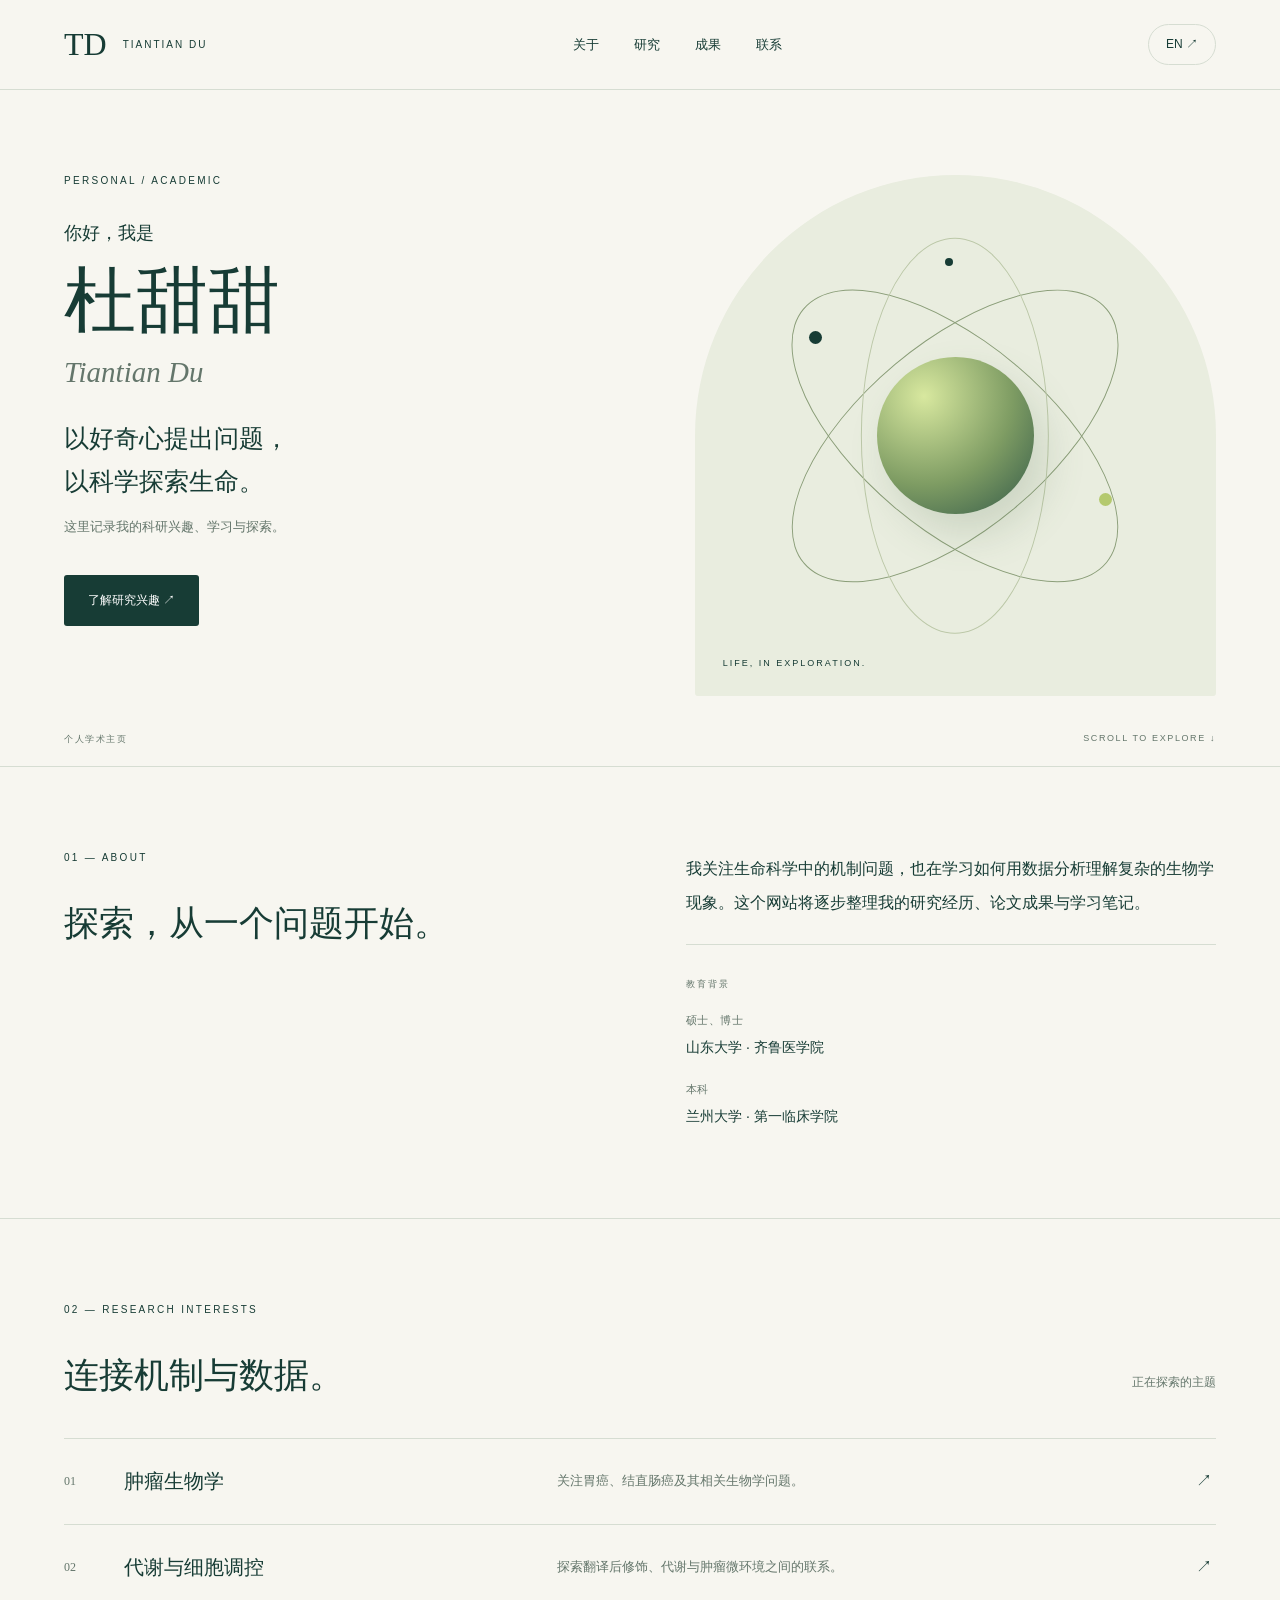
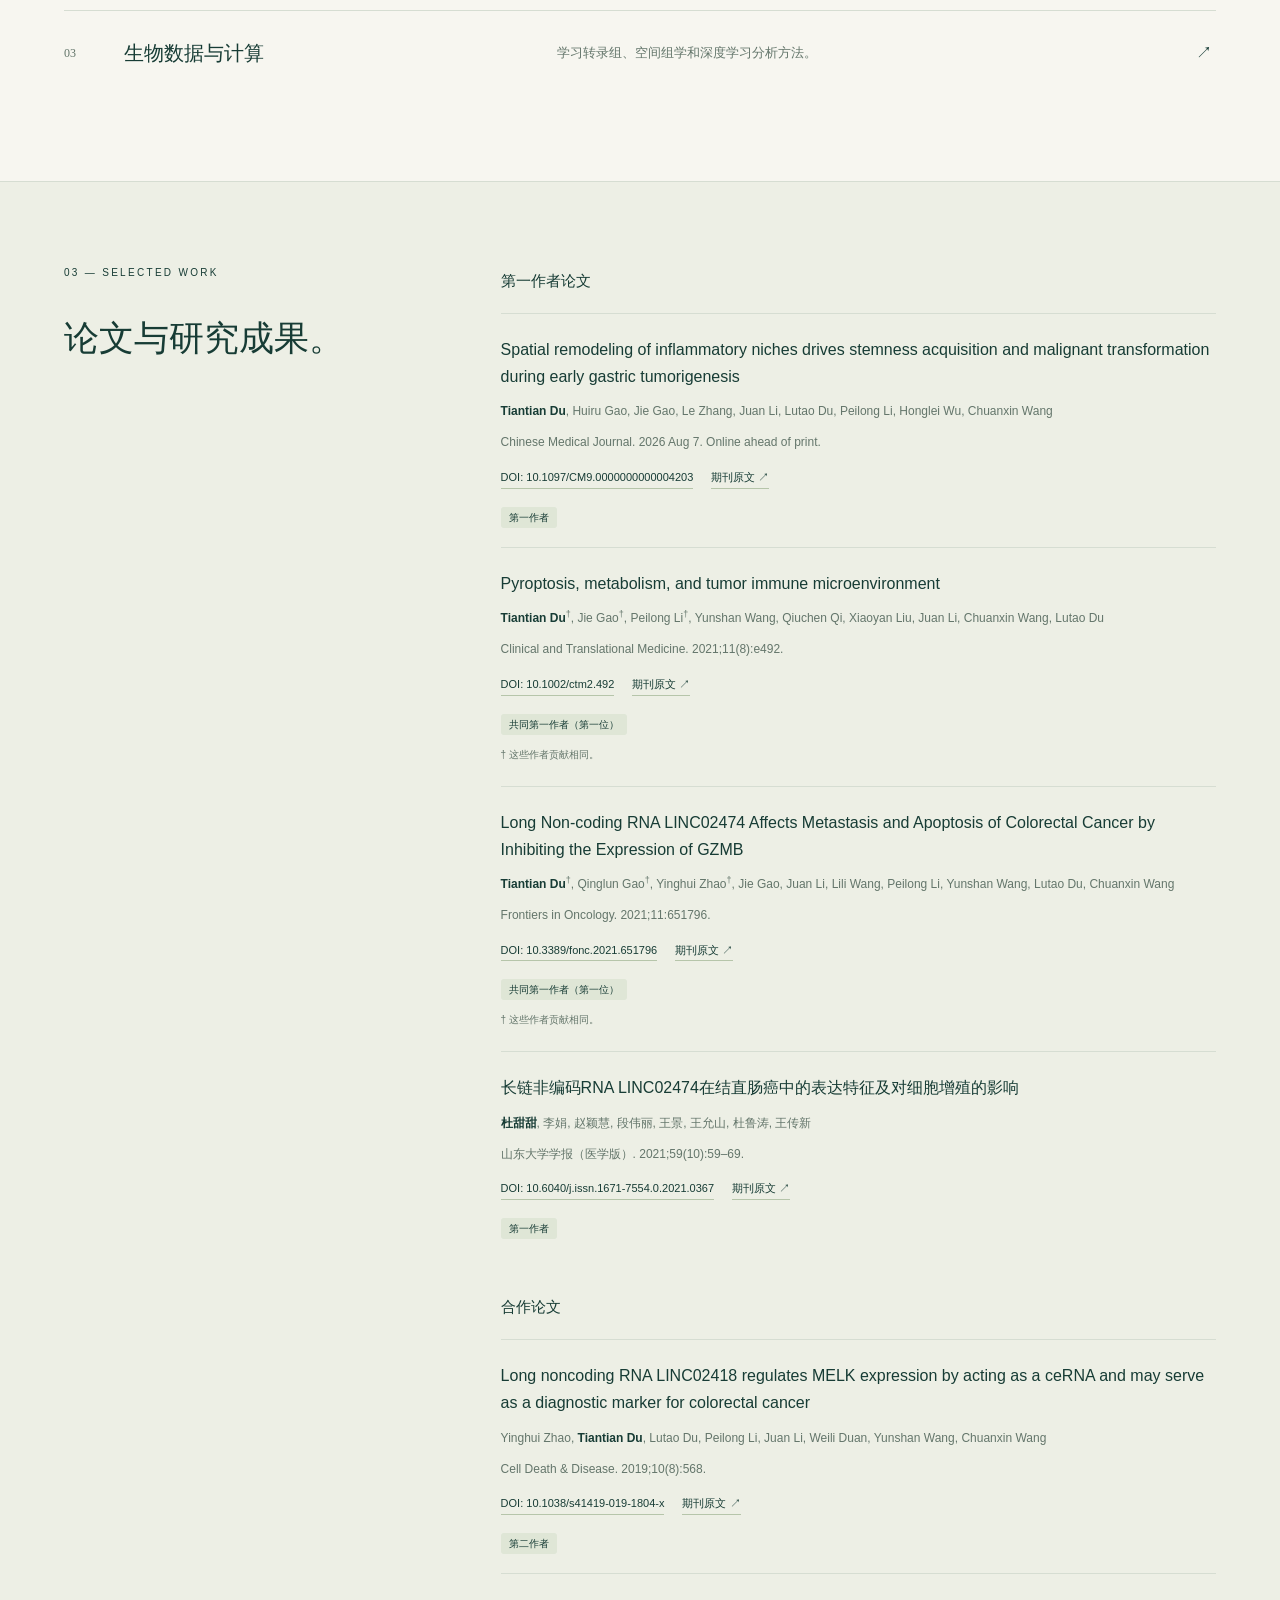
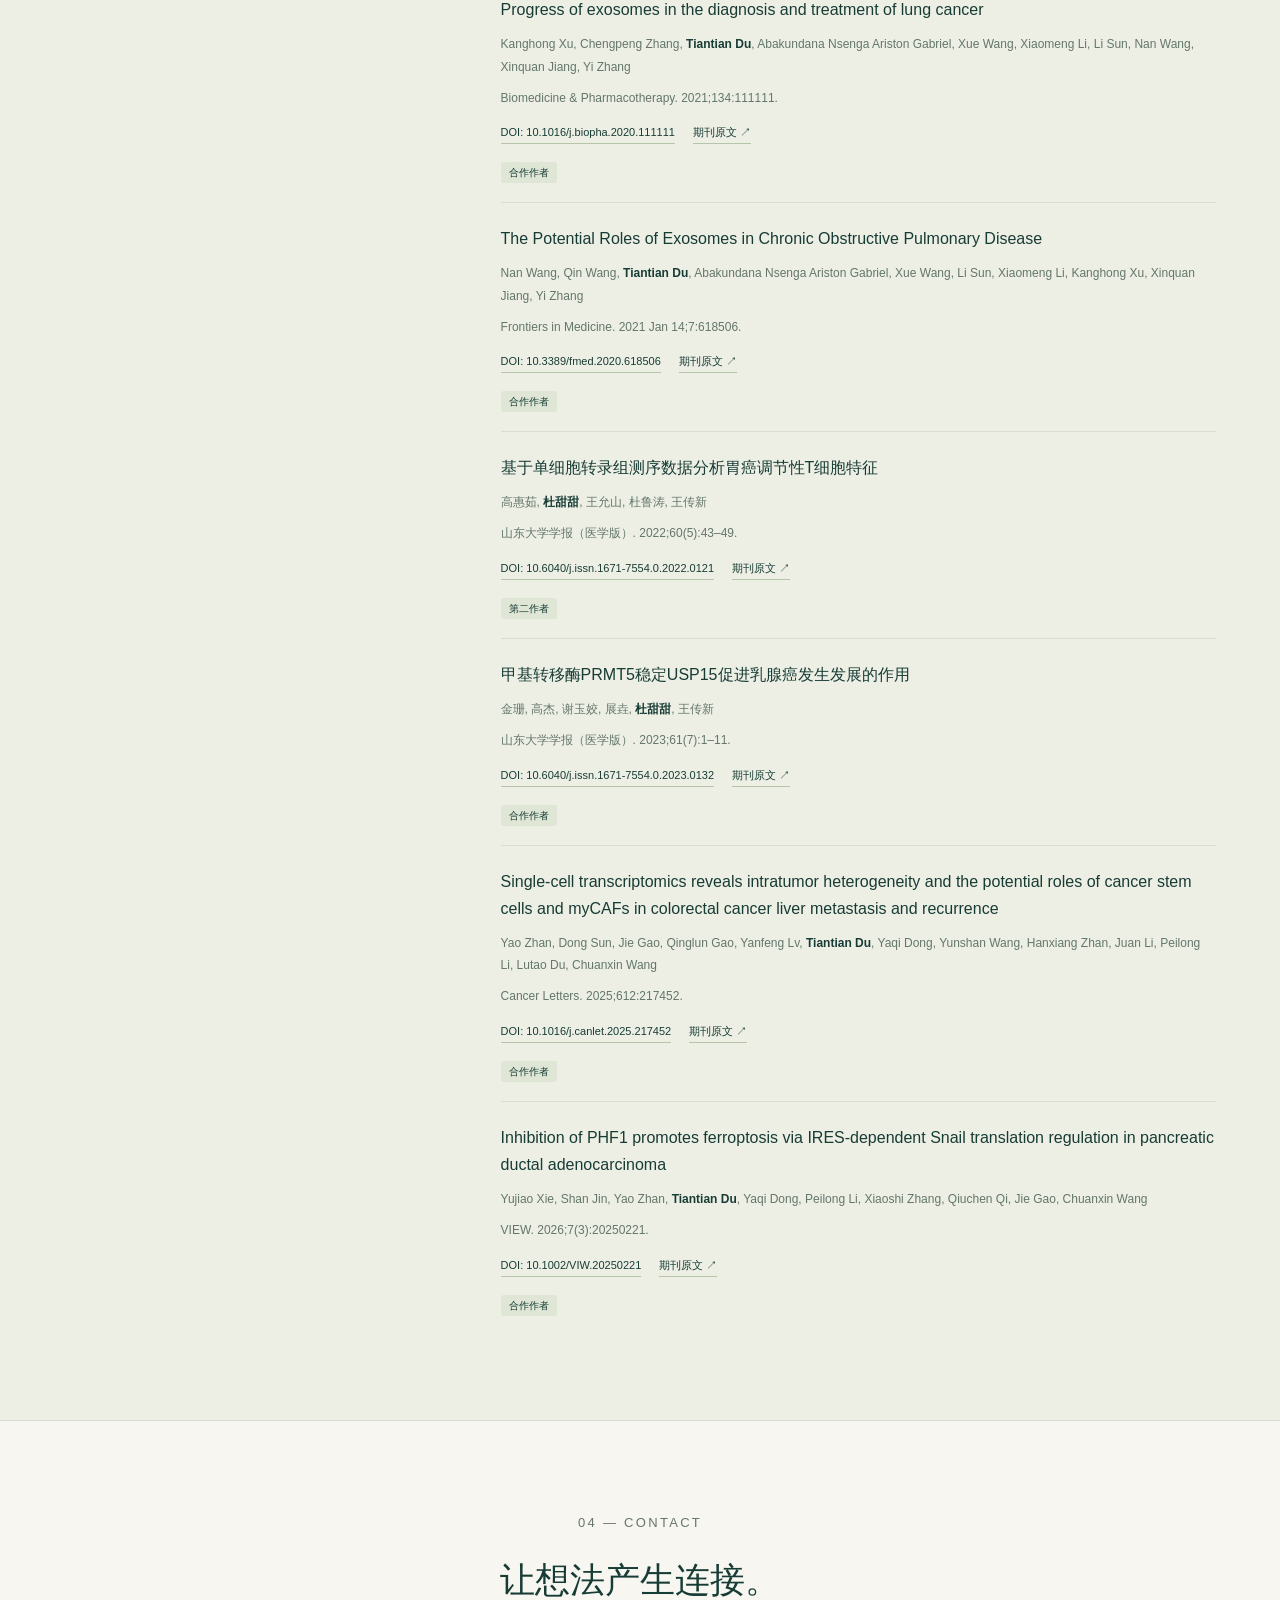
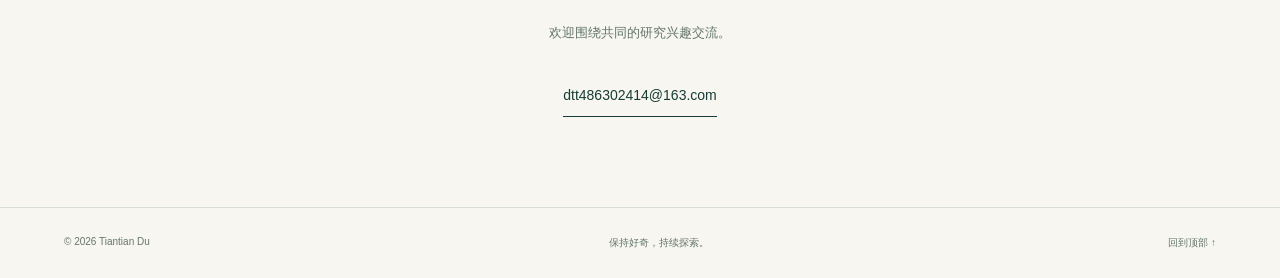
==== index.html @ 5e1eea2b "Publish personal academic website" ====
<!doctype html>
<html lang="zh-CN"><head><meta charset="utf-8"><meta name="viewport" content="width=device-width,initial-scale=1"><meta name="description" content="杜甜甜 Tiantian Du — 个人学术主页 / Personal academic website"><title>杜甜甜 · Tiantian Du</title><link rel="stylesheet" href="style.css"></head>
<body><header><a class="brand" href="#home">TD<span>TIANTIAN DU</span></a><nav aria-label="主导航"><a href="#about" data-key="navAbout">关于</a><a href="#research" data-key="navResearch">研究</a><a href="#publications" data-key="navWorks">成果</a><a href="#contact" data-key="navContact">联系</a></nav><button id="language" aria-label="Switch to English">EN ↗</button></header>
<main><section class="hero" id="home"><div class="intro"><p class="eyebrow">PERSONAL / ACADEMIC</p><p class="hello" data-key="hello">你好，我是</p><h1 data-key="name">杜甜甜<span>Tiantian Du</span></h1><p class="lead" data-key="lead">以好奇心提出问题，<br>以科学探索生命。</p><p class="sub" data-key="sub">这里记录我的科研兴趣、学习与探索。</p><a class="button" href="#research" data-key="explore">了解研究兴趣 ↗</a></div><div class="art" aria-hidden="true"><div class="orbit o1"></div><div class="orbit o2"></div><div class="orbit o3"></div><div class="core"></div><span class="dot d1"></span><span class="dot d2"></span><span class="dot d3"></span><span class="art-label">LIFE, IN EXPLORATION.</span><span class="art-number">01 / ∞</span></div><div class="hero-bottom"><span data-key="location">个人学术主页</span><span>SCROLL TO EXPLORE ↓</span></div></section>
<section id="about" class="section about"><div><p class="eyebrow">01 — ABOUT</p><h2 data-key="aboutTitle">探索，从一个问题开始。</h2></div><div><p class="body-copy" data-key="aboutBody">我关注生命科学中的机制问题，也在学习如何用数据分析理解复杂的生物学现象。这个网站将逐步整理我的研究经历、论文成果与学习笔记。</p><p class="note" data-key="aboutNote">学校、专业及详细个人简介将在确认后补充。</p></div></section>
<section id="research" class="section"><p class="eyebrow">02 — RESEARCH INTERESTS</p><div class="section-heading"><h2 data-key="researchTitle">连接机制与数据。</h2><p data-key="researchNote">正在探索的主题</p></div><div class="research-list"><article><span>01</span><h3 data-key="r1">肿瘤生物学</h3><p data-key="r1d">关注胃癌、结直肠癌及其相关生物学问题。</p><b>↗</b></article><article><span>02</span><h3 data-key="r2">代谢与细胞调控</h3><p data-key="r2d">探索翻译后修饰、代谢与肿瘤微环境之间的联系。</p><b>↗</b></article><article><span>03</span><h3 data-key="r3">生物数据与计算</h3><p data-key="r3d">学习转录组、空间组学和深度学习分析方法。</p><b>↗</b></article></div></section>
<section id="publications" class="section works"><div><p class="eyebrow">03 — SELECTED WORK</p><h2 data-key="worksTitle">论文与研究成果。</h2></div><div class="empty"><span class="small-label">PUBLICATIONS & PROJECTS</span><h3 data-key="worksSoon">论文与项目整理中</h3><p data-key="worksBody">核对作者、发表信息与原文链接后，将在这里展示。</p></div></section>
<section id="contact" class="section contact"><p class="eyebrow">04 — CONTACT</p><h2 data-key="contactTitle">让想法产生连接。</h2><p data-key="contactBody">欢迎围绕共同的研究兴趣交流。</p><div class="contact-note" data-key="contactNote">联系邮箱待补充</div></section></main><footer><span>© <span id="year"></span> Tiantian Du</span><span data-key="footer">保持好奇，持续探索。</span><a href="#home" data-key="top">回到顶部 ↑</a></footer><script src="app.js"></script><script src="publications.js"></script><script src="profile.js"></script></body></html>
---- style.css ----
:root{--paper:#f7f6f0;--ink:#173c35;--muted:#64766b;--line:#d6ddd2;--accent:#d9e99b}*{box-sizing:border-box}html{scroll-behavior:smooth;scroll-padding-top:90px}body{margin:0;background:var(--paper);color:var(--ink);font-family:Arial,"Microsoft YaHei",sans-serif}a{color:inherit;text-decoration:none}button,a{-webkit-tap-highlight-color:transparent}a:focus-visible,button:focus-visible{outline:3px solid #a3b862;outline-offset:6px}header{height:90px;max-width:1320px;margin:auto;padding:0 5%;display:flex;align-items:center;justify-content:space-between;border-bottom:1px solid var(--line)}.brand{font-family:Georgia,serif;font-size:32px;display:flex;align-items:center;gap:16px}.brand span{font:10px Arial;letter-spacing:2px}nav{display:flex;gap:35px;font-size:13px}button{font:12px Arial;background:none;color:var(--ink);border:1px solid var(--line);border-radius:30px;padding:11px 17px;cursor:pointer}main,footer{max-width:1320px;margin:auto}.hero{position:relative;min-height:670px;padding:85px 5% 70px;display:grid;grid-template-columns:1.1fr 1fr;gap:5%}.eyebrow{font-size:10px;letter-spacing:2.3px;margin:0 0 35px}.hello{font-size:18px;margin:0 0 15px}h1{font-family:Georgia,"Microsoft YaHei",serif;font-weight:400;font-size:72px;line-height:1.15;margin:0}h1 span{display:block;font-size:29px;color:var(--muted);margin-top:13px;font-style:italic}.lead{font-size:25px;line-height:1.7;margin:28px 0 10px}.sub{font-size:13px;color:var(--muted);line-height:1.9}.button{display:inline-block;margin-top:22px;background:var(--ink);color:#fff;padding:17px 24px;border-radius:3px;font-size:12px}.button:hover{background:#28574c}.art{position:relative;align-self:center;aspect-ratio:1;background:#e9eddf;border-radius:50% 50% 3px 3px;overflow:hidden}.orbit{position:absolute;width:76%;height:36%;left:12%;top:32%;border:1px solid #8b9e79;border-radius:50%;transform:rotate(-40deg)}.o2{transform:rotate(40deg)}.o3{transform:rotate(90deg);border-color:#bcc8a8}.core{position:absolute;width:30%;height:30%;left:35%;top:35%;border-radius:50%;background:radial-gradient(circle at 30% 25%,#d8e89f,#7e9c63 55%,#315848);box-shadow:12px 20px 40px #58765433}.dot{position:absolute;width:13px;height:13px;border-radius:50%;background:var(--ink)}.d1{left:22%;top:30%}.d2{right:20%;top:61%;background:#b4c96e}.d3{left:48%;top:16%;width:8px;height:8px}.art-label{position:absolute;bottom:28px;left:28px;font-size:9px;letter-spacing:2px}.art-number{position:absolute;right:25px;top:40px;font:italic 16px Georgia}.hero-bottom{position:absolute;bottom:20px;left:5%;right:5%;display:flex;justify-content:space-between;font-size:9px;letter-spacing:1.6px;color:var(--muted)}.section{padding:85px 5%;border-top:1px solid var(--line)}h2{font-family:Georgia,"Microsoft YaHei",serif;font-weight:400;font-size:35px;line-height:1.5;margin:0}.about,.works{display:grid;grid-template-columns:1fr 1fr;gap:8%}.body-copy{font-size:16px;line-height:2.1;margin-top:0}.note{font-size:12px;color:var(--muted);line-height:1.8}.section-heading{display:flex;align-items:end;justify-content:space-between;margin-bottom:35px}.section-heading p{font-size:12px;color:var(--muted)}.research-list article{display:grid;grid-template-columns:40px 1fr 1.5fr 20px;gap:20px;padding:29px 0;border-top:1px solid var(--line);align-items:center}.research-list article>span{font:12px Georgia;color:var(--muted)}h3{font-weight:400;font-size:20px;margin:0}.research-list p{font-size:13px;line-height:1.9;color:var(--muted);margin:0}.research-list b{font-weight:400}.works{background:#edefe5}.empty{padding:30px;border:1px solid #ccd5c3}.small-label{font-size:9px;letter-spacing:2px;color:var(--muted)}.empty h3{margin:23px 0 15px}.empty p,.contact p{font-size:13px;line-height:1.9;color:var(--muted)}.contact{text-align:center;padding:90px 5%}.contact .eyebrow{margin-bottom:20px}.contact-note{display:inline-block;border-bottom:1px solid var(--ink);padding:13px 0;font-size:14px;margin-top:15px}footer{border-top:1px solid var(--line);padding:28px 5%;display:flex;justify-content:space-between;font-size:10px;color:var(--muted)}@media(max-width:700px){header{height:75px}.brand span{display:none}nav{gap:15px;font-size:12px}.hero{padding-top:45px;grid-template-columns:1fr;gap:35px;padding-bottom:75px}h1{font-size:56px}.lead{font-size:22px}.art{width:85%;max-width:360px;justify-self:center}.about,.works{grid-template-columns:1fr;gap:30px}.section{padding:55px 6%}h2{font-size:28px}.section-heading{display:block}.research-list article{grid-template-columns:25px 1fr 20px;gap:10px}.research-list p{grid-column:2;grid-row:2}.research-list b{grid-column:3;grid-row:1}footer{gap:20px;flex-wrap:wrap}}@media(prefers-reduced-motion:reduce){html{scroll-behavior:auto}}
.works{grid-template-columns:0.65fr 1.35fr}.publication-group{font-size:15px;margin:5px 0 22px}.publication-group:not(:first-child){margin-top:40px}.paper{padding:22px 0;border-top:1px solid var(--line)}.paper h4{font-size:16px;font-weight:400;line-height:1.7;margin:0 0 10px;overflow-wrap:anywhere}.paper p{font-size:12px;line-height:1.8;color:var(--muted);margin:0 0 10px}.paper span{font-size:10px;color:var(--ink);background:#dfe6d6;padding:5px 8px;border-radius:3px}.schools{border-top:1px solid var(--line);margin-top:25px;padding-top:24px}.schools>p:not(.small-label){font-size:14px;line-height:1.8}@media(max-width:700px){.works{grid-template-columns:1fr}}
.paper .paper-authors{font-size:12px;line-height:1.85;color:var(--muted)}.paper-authors strong{font-weight:700;color:var(--ink)}.paper h4 a:hover{text-decoration:underline;text-underline-offset:4px}.paper-links{display:flex;flex-wrap:wrap;gap:10px 18px;margin:14px 0 18px;font-size:11px;line-height:1.8}.paper-links a{overflow-wrap:anywhere;border-bottom:1px solid #b6c5aa}.paper-links a:hover{color:#426b42}.paper .author-note{font-size:10px;margin-top:14px;margin-bottom:0}.school-entry{margin-top:20px}.school-entry p{font-size:14px;line-height:1.8;margin:4px 0}.school-entry .school-degree{font-size:11px;color:var(--muted);letter-spacing:0.4px}.paper sup{font-size:9px;line-height:0}
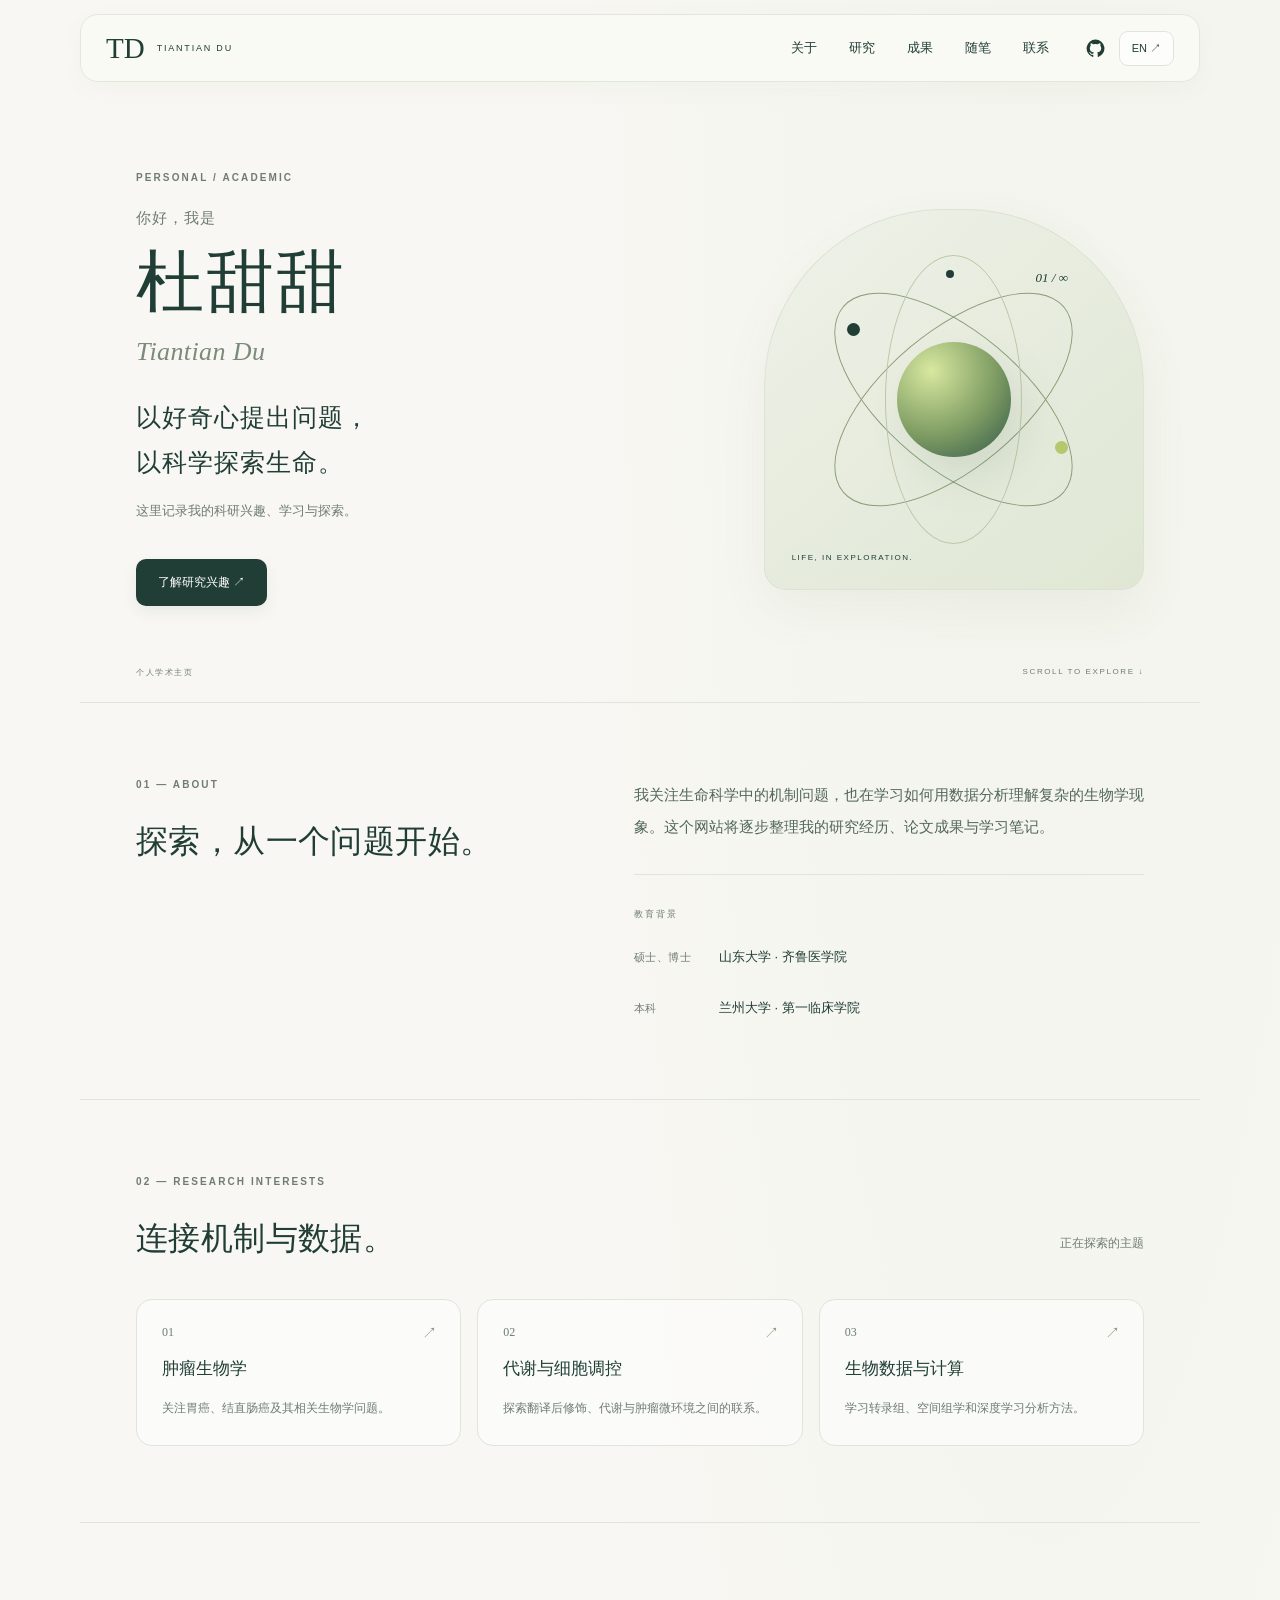
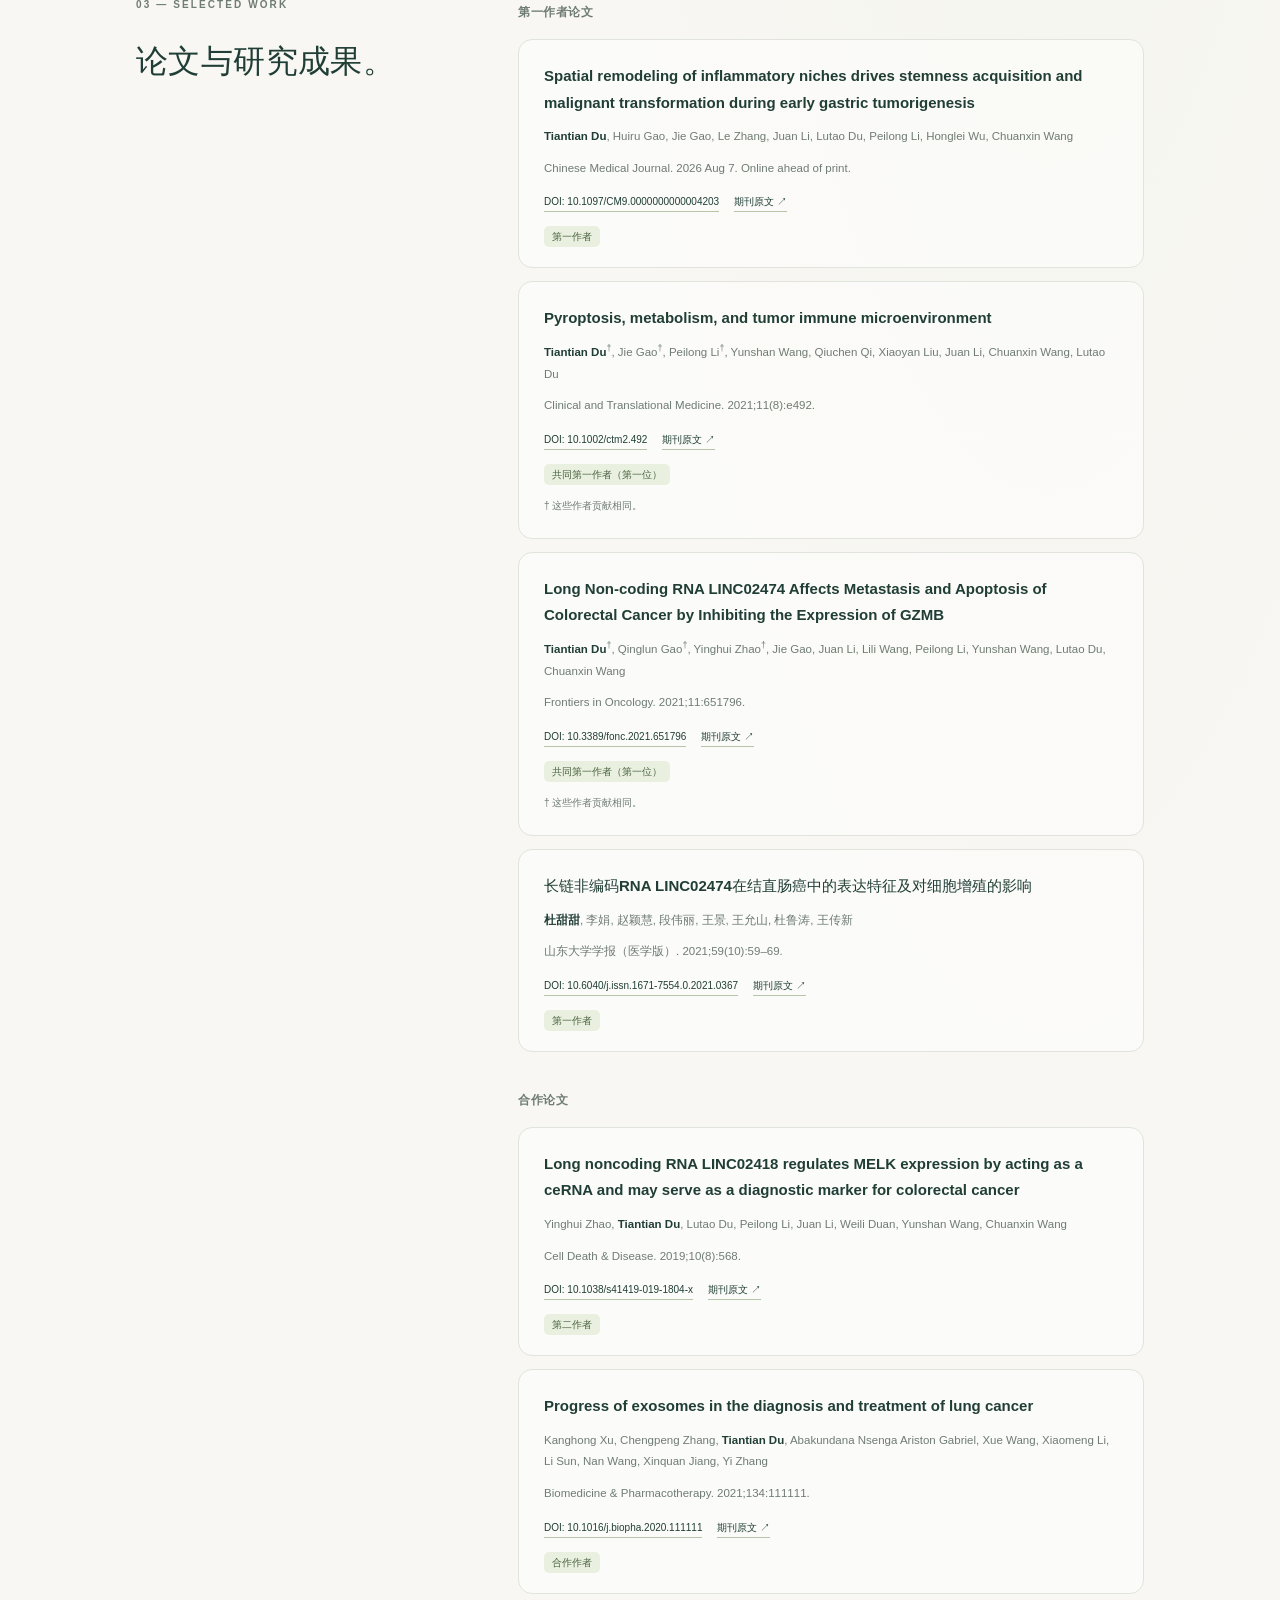
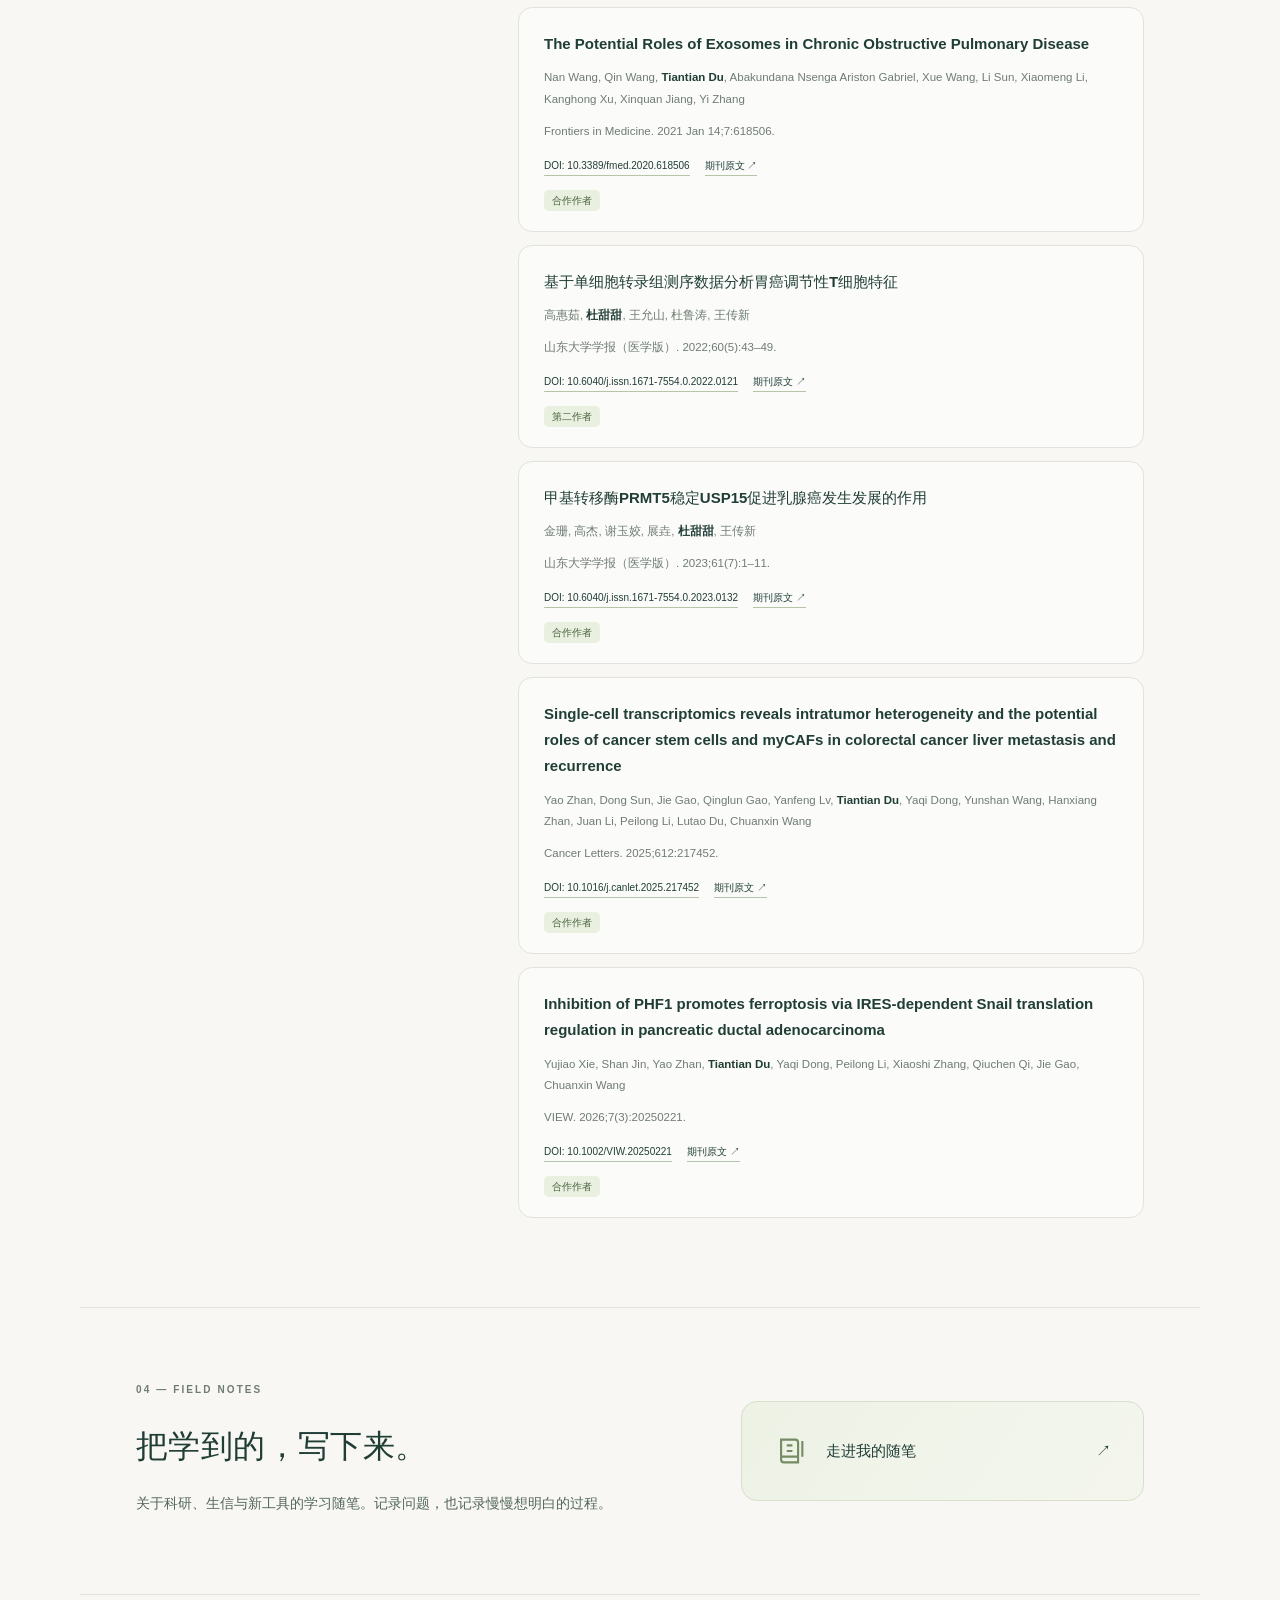
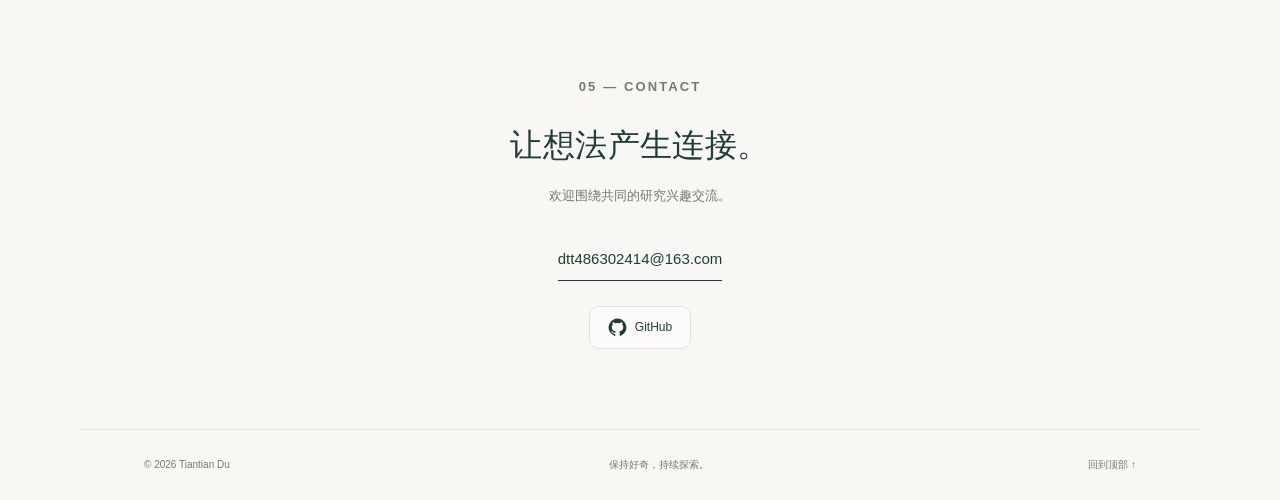
==== commit 430382af: "Refine typography and layout, add notes and GitHub links" ====
--- a/index.html
+++ b/index.html
@@ -1,8 +1,8 @@
 <!doctype html>
-<html lang="zh-CN"><head><meta charset="utf-8"><meta name="viewport" content="width=device-width,initial-scale=1"><meta name="description" content="杜甜甜 Tiantian Du — 个人学术主页 / Personal academic website"><title>杜甜甜 · Tiantian Du</title><link rel="stylesheet" href="style.css"></head>
-<body><header><a class="brand" href="#home">TD<span>TIANTIAN DU</span></a><nav aria-label="主导航"><a href="#about" data-key="navAbout">关于</a><a href="#research" data-key="navResearch">研究</a><a href="#publications" data-key="navWorks">成果</a><a href="#contact" data-key="navContact">联系</a></nav><button id="language" aria-label="Switch to English">EN ↗</button></header>
+<html lang="zh-CN"><head><meta charset="utf-8"><meta name="viewport" content="width=device-width,initial-scale=1"><meta name="description" content="杜甜甜 Tiantian Du — 个人学术主页 / Personal academic website"><link rel="icon" href="favicon.svg" type="image/svg+xml"><title>杜甜甜 · Tiantian Du</title><link rel="stylesheet" href="style.css"><link rel="stylesheet" href="refinement.css"></head>
+<body><header><a class="brand" href="#home">TD<span>TIANTIAN DU</span></a><nav aria-label="主导航"><a href="#about" data-key="navAbout">关于</a><a href="#research" data-key="navResearch">研究</a><a href="#publications" data-key="navWorks">成果</a><a href="notes.html" data-key="navNotes">随笔</a><a href="#contact" data-key="navContact">联系</a></nav><div class="header-actions"><a class="github-link" href="https://github.com/dutiantian6666" target="_blank" rel="noopener noreferrer" aria-label="GitHub · dutiantian6666"><svg viewBox="0 0 24 24" aria-hidden="true"><path fill="currentColor" d="M12 .75a11.25 11.25 0 0 0-3.56 21.92c.56.1.77-.24.77-.54v-2.09c-3.13.68-3.79-1.33-3.79-1.33-.51-1.3-1.25-1.65-1.25-1.65-1.02-.7.08-.69.08-.69 1.13.08 1.72 1.16 1.72 1.16 1 1.72 2.63 1.22 3.27.93.1-.73.39-1.22.71-1.5-2.5-.28-5.13-1.25-5.13-5.56 0-1.23.44-2.23 1.16-3.02-.12-.28-.5-1.43.11-2.98 0 0 .95-.3 3.1 1.15a10.8 10.8 0 0 1 5.64 0c2.15-1.46 3.1-1.15 3.1-1.15.61 1.55.23 2.7.11 2.98.72.79 1.16 1.79 1.16 3.02 0 4.32-2.63 5.27-5.14 5.55.4.35.76 1.03.76 2.08v3.1c0 .3.2.65.77.54A11.25 11.25 0 0 0 12 .75Z"/></svg><span>GitHub</span></a><button id="language" aria-label="Switch to English">EN ↗</button></div></header>
 <main><section class="hero" id="home"><div class="intro"><p class="eyebrow">PERSONAL / ACADEMIC</p><p class="hello" data-key="hello">你好，我是</p><h1 data-key="name">杜甜甜<span>Tiantian Du</span></h1><p class="lead" data-key="lead">以好奇心提出问题，<br>以科学探索生命。</p><p class="sub" data-key="sub">这里记录我的科研兴趣、学习与探索。</p><a class="button" href="#research" data-key="explore">了解研究兴趣 ↗</a></div><div class="art" aria-hidden="true"><div class="orbit o1"></div><div class="orbit o2"></div><div class="orbit o3"></div><div class="core"></div><span class="dot d1"></span><span class="dot d2"></span><span class="dot d3"></span><span class="art-label">LIFE, IN EXPLORATION.</span><span class="art-number">01 / ∞</span></div><div class="hero-bottom"><span data-key="location">个人学术主页</span><span>SCROLL TO EXPLORE ↓</span></div></section>
 <section id="about" class="section about"><div><p class="eyebrow">01 — ABOUT</p><h2 data-key="aboutTitle">探索，从一个问题开始。</h2></div><div><p class="body-copy" data-key="aboutBody">我关注生命科学中的机制问题，也在学习如何用数据分析理解复杂的生物学现象。这个网站将逐步整理我的研究经历、论文成果与学习笔记。</p><p class="note" data-key="aboutNote">学校、专业及详细个人简介将在确认后补充。</p></div></section>
 <section id="research" class="section"><p class="eyebrow">02 — RESEARCH INTERESTS</p><div class="section-heading"><h2 data-key="researchTitle">连接机制与数据。</h2><p data-key="researchNote">正在探索的主题</p></div><div class="research-list"><article><span>01</span><h3 data-key="r1">肿瘤生物学</h3><p data-key="r1d">关注胃癌、结直肠癌及其相关生物学问题。</p><b>↗</b></article><article><span>02</span><h3 data-key="r2">代谢与细胞调控</h3><p data-key="r2d">探索翻译后修饰、代谢与肿瘤微环境之间的联系。</p><b>↗</b></article><article><span>03</span><h3 data-key="r3">生物数据与计算</h3><p data-key="r3d">学习转录组、空间组学和深度学习分析方法。</p><b>↗</b></article></div></section>
 <section id="publications" class="section works"><div><p class="eyebrow">03 — SELECTED WORK</p><h2 data-key="worksTitle">论文与研究成果。</h2></div><div class="empty"><span class="small-label">PUBLICATIONS & PROJECTS</span><h3 data-key="worksSoon">论文与项目整理中</h3><p data-key="worksBody">核对作者、发表信息与原文链接后，将在这里展示。</p></div></section>
-<section id="contact" class="section contact"><p class="eyebrow">04 — CONTACT</p><h2 data-key="contactTitle">让想法产生连接。</h2><p data-key="contactBody">欢迎围绕共同的研究兴趣交流。</p><div class="contact-note" data-key="contactNote">联系邮箱待补充</div></section></main><footer><span>© <span id="year"></span> Tiantian Du</span><span data-key="footer">保持好奇，持续探索。</span><a href="#home" data-key="top">回到顶部 ↑</a></footer><script src="app.js"></script><script src="publications.js"></script><script src="profile.js"></script></body></html>
+<section id="notes" class="section notes-preview"><div><p class="eyebrow">04 — FIELD NOTES</p><h2 data-key="notesTitle">把学到的，写下来。</h2><p class="body-copy" data-key="notesIntro">关于科研、生信与新工具的学习随笔。记录问题，也记录慢慢想明白的过程。</p></div><a class="notes-portal" href="notes.html"><svg viewBox="0 0 24 24" fill="none" stroke="currentColor" stroke-width="1.5" aria-hidden="true"><path d="M5 4h10a2 2 0 0 1 2 2v14H7a2 2 0 0 1-2-2V4Zm0 12h12M9 8h4m-4 4h4m7-7v11"/></svg><span data-key="notesLink">走进我的随笔</span><span aria-hidden="true">↗</span></a></section><section id="contact" class="section contact"><p class="eyebrow">05 — CONTACT</p><h2 data-key="contactTitle">让想法产生连接。</h2><p data-key="contactBody">欢迎围绕共同的研究兴趣交流。</p><div class="contact-note" data-key="contactNote">联系邮箱待补充</div><div class="contact-social"><a class="github-link" href="https://github.com/dutiantian6666" target="_blank" rel="noopener noreferrer" aria-label="GitHub · dutiantian6666"><svg viewBox="0 0 24 24" aria-hidden="true"><path fill="currentColor" d="M12 .75a11.25 11.25 0 0 0-3.56 21.92c.56.1.77-.24.77-.54v-2.09c-3.13.68-3.79-1.33-3.79-1.33-.51-1.3-1.25-1.65-1.25-1.65-1.02-.7.08-.69.08-.69 1.13.08 1.72 1.16 1.72 1.16 1 1.72 2.63 1.22 3.27.93.1-.73.39-1.22.71-1.5-2.5-.28-5.13-1.25-5.13-5.56 0-1.23.44-2.23 1.16-3.02-.12-.28-.5-1.43.11-2.98 0 0 .95-.3 3.1 1.15a10.8 10.8 0 0 1 5.64 0c2.15-1.46 3.1-1.15 3.1-1.15.61 1.55.23 2.7.11 2.98.72.79 1.16 1.79 1.16 3.02 0 4.32-2.63 5.27-5.14 5.55.4.35.76 1.03.76 2.08v3.1c0 .3.2.65.77.54A11.25 11.25 0 0 0 12 .75Z"/></svg><span>GitHub</span></a></div></section></main><footer><span>© <span id="year"></span> Tiantian Du</span><span data-key="footer">保持好奇，持续探索。</span><a href="#home" data-key="top">回到顶部 ↑</a></footer><script src="app.js"></script><script src="publications.js"></script><script src="profile.js"></script></body></html>
--- a/refinement.css
+++ b/refinement.css
@@ -0,0 +1,11 @@
+/* Shared editorial layer: warm paper, serif titles, readable sans-serif copy. */
+:root{--paper:#f8f7f3;--ink:#203e36;--muted:#6f7c73;--line:#e0e4dc;--accent:#dce8be;--title: "Songti SC","STSong","SimSun",Georgia,serif;--body:-apple-system,BlinkMacSystemFont,"Segoe UI","PingFang SC","Hiragino Sans GB","Microsoft YaHei",sans-serif}
+body{font-family:var(--body);-webkit-font-smoothing:antialiased;background:radial-gradient(ellipse at 82% 5%,#e9eee055,transparent 35%),var(--paper);font-size:15px}
+header{position:sticky;top:14px;z-index:20;max-width:1120px;height:68px;margin:14px auto 0;padding:0 25px;border:1px solid #e3e6dd;border-radius:18px;background:#fafaf5ed;backdrop-filter:blur(16px);box-shadow:0 7px 30px #203e3607;gap:24px}
+.brand{font-size:29px;gap:12px;flex-shrink:0}.brand span{font:500 9px var(--body);letter-spacing:1.8px}nav{gap:6px;font-size:13px;margin-left:auto}nav a{padding:9px 13px;border-radius:10px;white-space:nowrap;transition:background .2s}nav a:hover,nav a.active{background:#e9eee3;color:#244c3d}.header-actions{display:flex;align-items:center;gap:14px;flex-shrink:0}.github-link{display:inline-flex;align-items:center;gap:8px;font-size:12px}.github-link svg{width:19px;height:19px;flex-shrink:0}.github-link:hover{color:#64805e}.header-actions .github-link span{display:none}button{font-family:var(--body);font-size:11px;border-radius:9px;padding:9px 12px;background:#fff8}
+main,footer{max-width:1120px}.hero{min-height:620px;padding:90px 5% 75px;gap:9%;grid-template-columns:1.2fr .85fr}.eyebrow{font-size:10px;font-weight:600;letter-spacing:2.1px;color:var(--muted);margin-bottom:26px}.hello{font-size:15px;color:var(--muted);letter-spacing:1px}h1{font-family:var(--title);font-size:68px;letter-spacing:2px;font-weight:400}h1 span{font-family:Georgia,serif;font-size:26px;letter-spacing:.4px;color:#7c8a79;margin-top:16px}.lead{font-family:var(--title);font-size:25px;line-height:1.8;letter-spacing:1px;margin-top:28px}.sub{font-size:13px;line-height:2}.button{font-size:12px;border-radius:10px;padding:15px 22px;box-shadow:0 6px 15px #173c3512}.art{border-radius:47% 47% 22px 22px;background:linear-gradient(140deg,#eef1e8,#dfe7d4);box-shadow:inset 0 0 0 1px #dce3d5,0 20px 50px #566d4610}.core{box-shadow:12px 20px 40px #58765425}.art-label{font-size:8px;letter-spacing:1.5px}.hero-bottom{font-size:8px;bottom:24px}.section{padding:76px 5%}h2{font-family:var(--title);font-size:32px;line-height:1.6;letter-spacing:.4px}.body-copy{font-size:15px;line-height:2.15;color:#53675a}.about{grid-template-columns:.85fr 1.15fr;gap:12%}.schools{margin-top:30px}.school-entry{display:flex;align-items:baseline;gap:20px}.school-entry .school-degree{min-width:65px;font-size:11px}.school-entry p{font-size:13px}.research-list{display:grid;grid-template-columns:repeat(3,1fr);gap:16px}.research-list article{display:flex;align-items:flex-start;flex-direction:column;position:relative;gap:17px;padding:25px;border:1px solid var(--line);border-radius:16px;background:#ffffff8a;transition:transform .2s,box-shadow .2s}.research-list article:hover{transform:translateY(-3px);box-shadow:0 12px 26px #173c3508}.research-list h3{font-size:17px;font-weight:500}.research-list p{font-size:12px}.research-list b{position:absolute;right:23px;top:24px;color:#8c9d7c}.works{background:transparent;grid-template-columns:.65fr 1.35fr;gap:8%}.works>div:first-child{position:sticky;top:120px;align-self:start}.papers{min-width:0}.publication-group{font-size:12px;font-weight:600;letter-spacing:.5px;color:var(--muted);margin-bottom:18px}.paper{background:#ffffff80;border:1px solid var(--line);border-radius:14px;padding:23px 25px;margin-bottom:13px}.paper h4{font-size:15px;font-weight:550;line-height:1.75}.paper p,.paper .paper-authors{font-size:11.5px;line-height:1.9}.paper-links{gap:8px 15px;font-size:10px;margin-bottom:14px}.paper .paper-role{font-size:10px;border-radius:5px;background:#eaf0df;color:#4a6342}.paper .author-note{font-size:10px}.notes-preview{display:grid;grid-template-columns:1.2fr 1fr;gap:12%;align-items:center}.notes-preview .body-copy{margin:16px 0 0;font-size:14px}.notes-portal{display:flex;align-items:center;gap:18px;padding:32px;border:1px solid #d6dfcc;border-radius:16px;background:linear-gradient(125deg,#edf2e5,#f4f6ee);font-size:15px;transition:transform .2s}.notes-portal:hover{transform:translateY(-3px)}.notes-portal svg{height:34px;width:34px;color:#748c63}.notes-portal>span:last-child{margin-left:auto}.contact{padding:80px 5%}.contact-note{font-size:15px}.contact-social{margin-top:25px}.contact-social .github-link{padding:11px 18px;border:1px solid var(--line);border-radius:10px;background:#fff9}footer{font-size:10px;padding:26px 5%;line-height:1.8}a,button{transition:color .2s,background .2s,transform .2s}
+.notes-main{max-width:930px;padding:75px 35px 100px;min-height:75vh}.notes-heading{margin-bottom:58px}.notes-heading h1{font-size:60px}.notes-heading h1 span{font-size:22px}.notes-heading .body-copy{margin-top:27px;font-size:15px}.topic-labels{display:flex;gap:9px;margin-top:25px}.topic-labels span{font-size:11px;padding:7px 11px;border:1px solid var(--line);border-radius:7px;color:var(--muted)}.notes-empty{padding:48px;border:1px solid var(--line);border-radius:20px;background:linear-gradient(125deg,#eef2e5,#ffffff90)}.empty-number{font-size:9px;letter-spacing:2px;color:var(--muted)}.notes-empty h2{margin-top:25px;font-size:27px}.notes-empty p{font-size:13px;color:var(--muted);line-height:2}.note-card{display:block;padding:28px 0;border-top:1px solid var(--line)}.note-card h2{font-size:25px;margin:12px 0}.note-card p{color:var(--muted);line-height:1.9;font-size:14px}.note-meta{font-size:11px;color:var(--muted);letter-spacing:.5px}.note-read{font-size:12px}.article-main{max-width:780px;min-height:75vh;padding:65px 30px 100px}.back-link{display:inline-block;font-size:12px;color:var(--muted);margin-bottom:45px}.article-main h1{font-size:38px;line-height:1.5;letter-spacing:0}.article-summary{font-size:17px;line-height:1.9;color:var(--muted);margin:25px 0 40px;padding-bottom:30px;border-bottom:1px solid var(--line)}.article-body{font-size:16px;line-height:2.1;overflow-wrap:anywhere}.article-body h2{font-size:27px;margin:42px 0 18px}.article-body pre{font-size:13px;line-height:1.8;background:#eaf0e4;padding:22px;border-radius:10px;overflow-x:auto}.article-body blockquote{margin:25px 0;border-left:3px solid #b7c79d;padding:5px 23px;color:var(--muted)}
+@media(max-width:900px){header{margin:10px 18px 0;top:10px;padding:0 18px;gap:12px}.brand span{display:none}nav a{padding:9px 10px}.hero{gap:5%;padding-top:65px}h1{font-size:58px}.research-list article{padding:22px 18px}.works{grid-template-columns:1fr}.works>div:first-child{position:static}.notes-preview{gap:7%}}
+@media(max-width:600px){html{scroll-padding-top:125px}header{height:auto;min-height:90px;display:grid;grid-template-columns:1fr auto;gap:3px;padding:10px 15px;border-radius:15px}.brand{font-size:25px}nav{grid-row:2;grid-column:1 / -1;width:100%;justify-content:space-between;margin:0;font-size:12px}nav a{padding:8px 10px}.header-actions{grid-column:2;grid-row:1;gap:15px}.header-actions button{padding:6px 10px}.hero{padding:47px 7% 70px;min-height:auto;grid-template-columns:1fr;gap:40px}h1{font-size:54px}h1 span{font-size:24px}.lead{font-size:23px}.art{width:76%;max-width:290px;justify-self:center}.section{padding:52px 7%}.about,.notes-preview{grid-template-columns:1fr;gap:28px}h2{font-size:28px}.research-list{grid-template-columns:1fr}.research-list article{gap:12px;padding:24px}.research-list p{font-size:13px}.school-entry{gap:12px}.paper{padding:21px 18px}.notes-portal{padding:25px}.notes-main{padding:50px 24px 65px}.notes-heading h1{font-size:48px}.notes-empty{padding:30px 24px}.notes-empty h2{font-size:25px}.notes-heading .body-copy{font-size:14px}.article-main{padding:45px 24px 70px}.article-main h1{font-size:31px}.article-body{font-size:15px}footer{padding:24px 7%}.contact .eyebrow{margin-top:0}}
+@media(prefers-reduced-motion:reduce){*,*::before,*::after{transition:none!important}}
+.art-number{right:20%;top:16%;font-size:13px}
